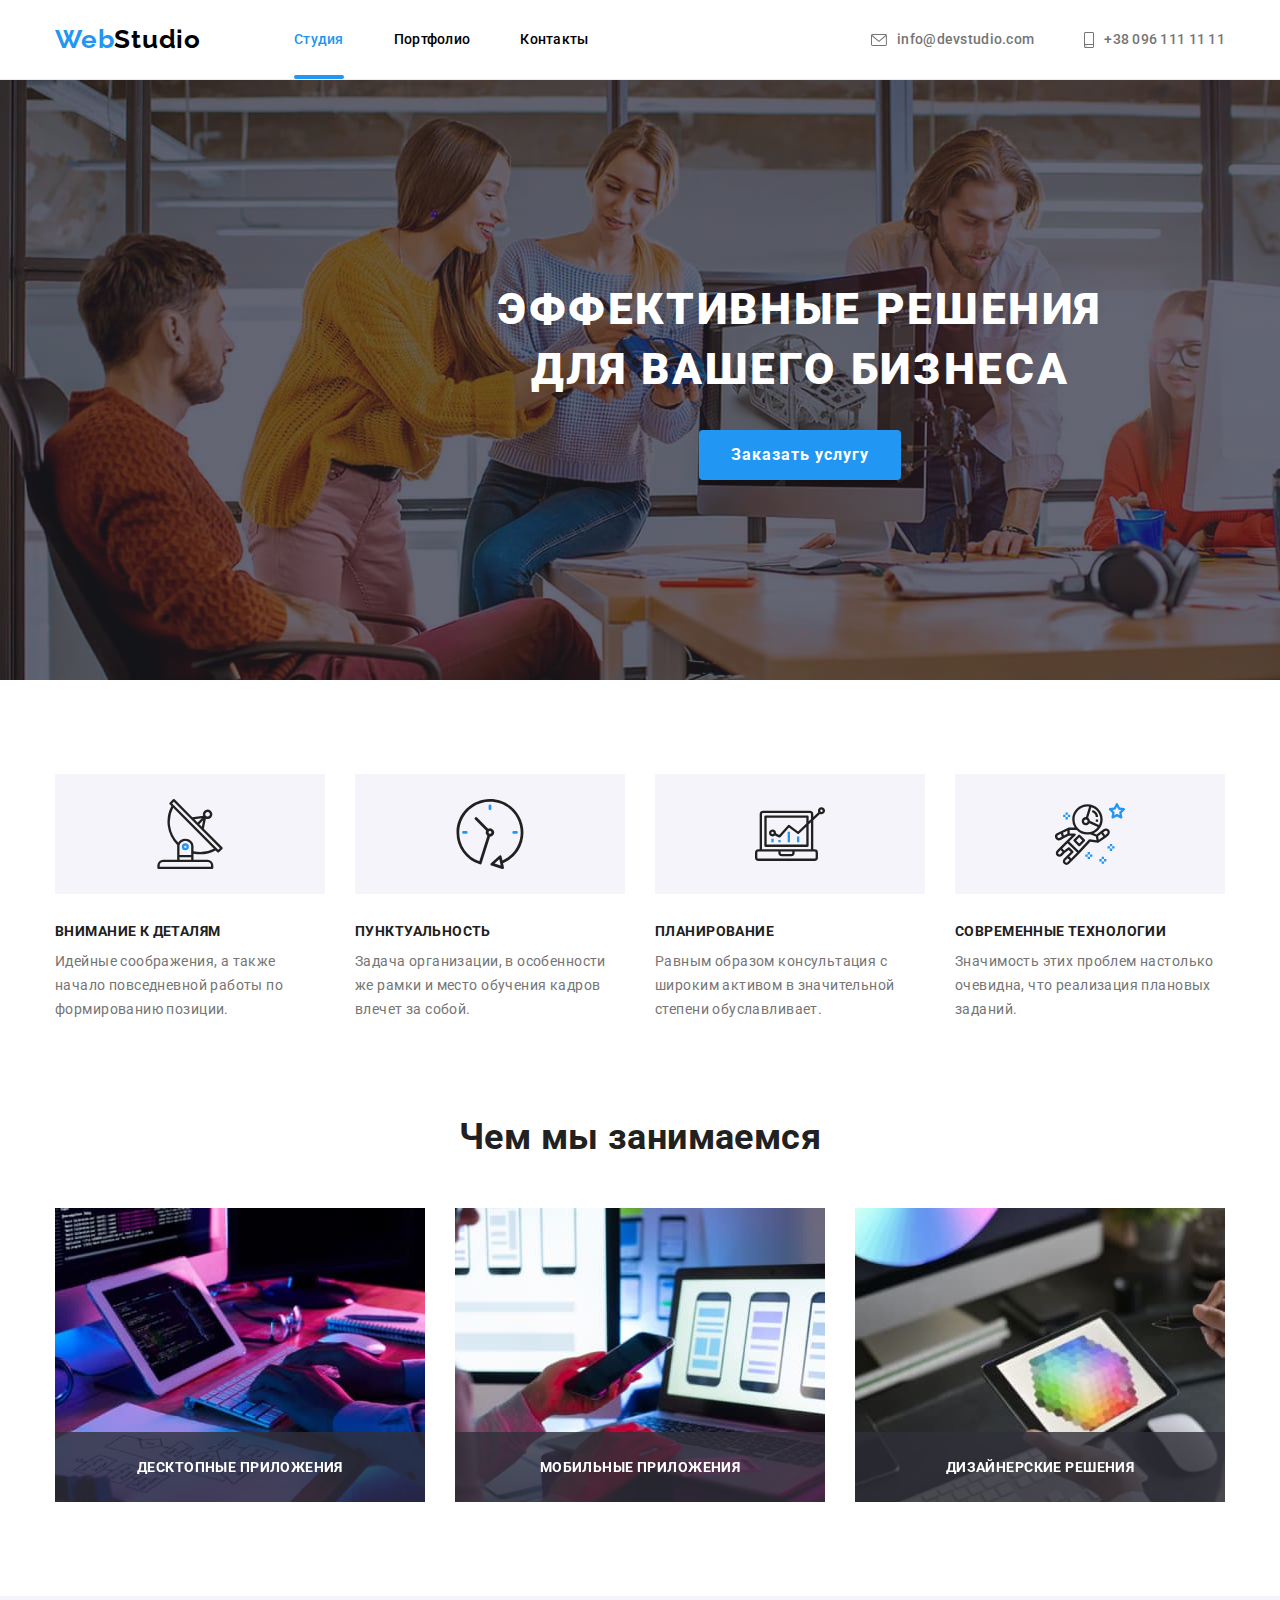
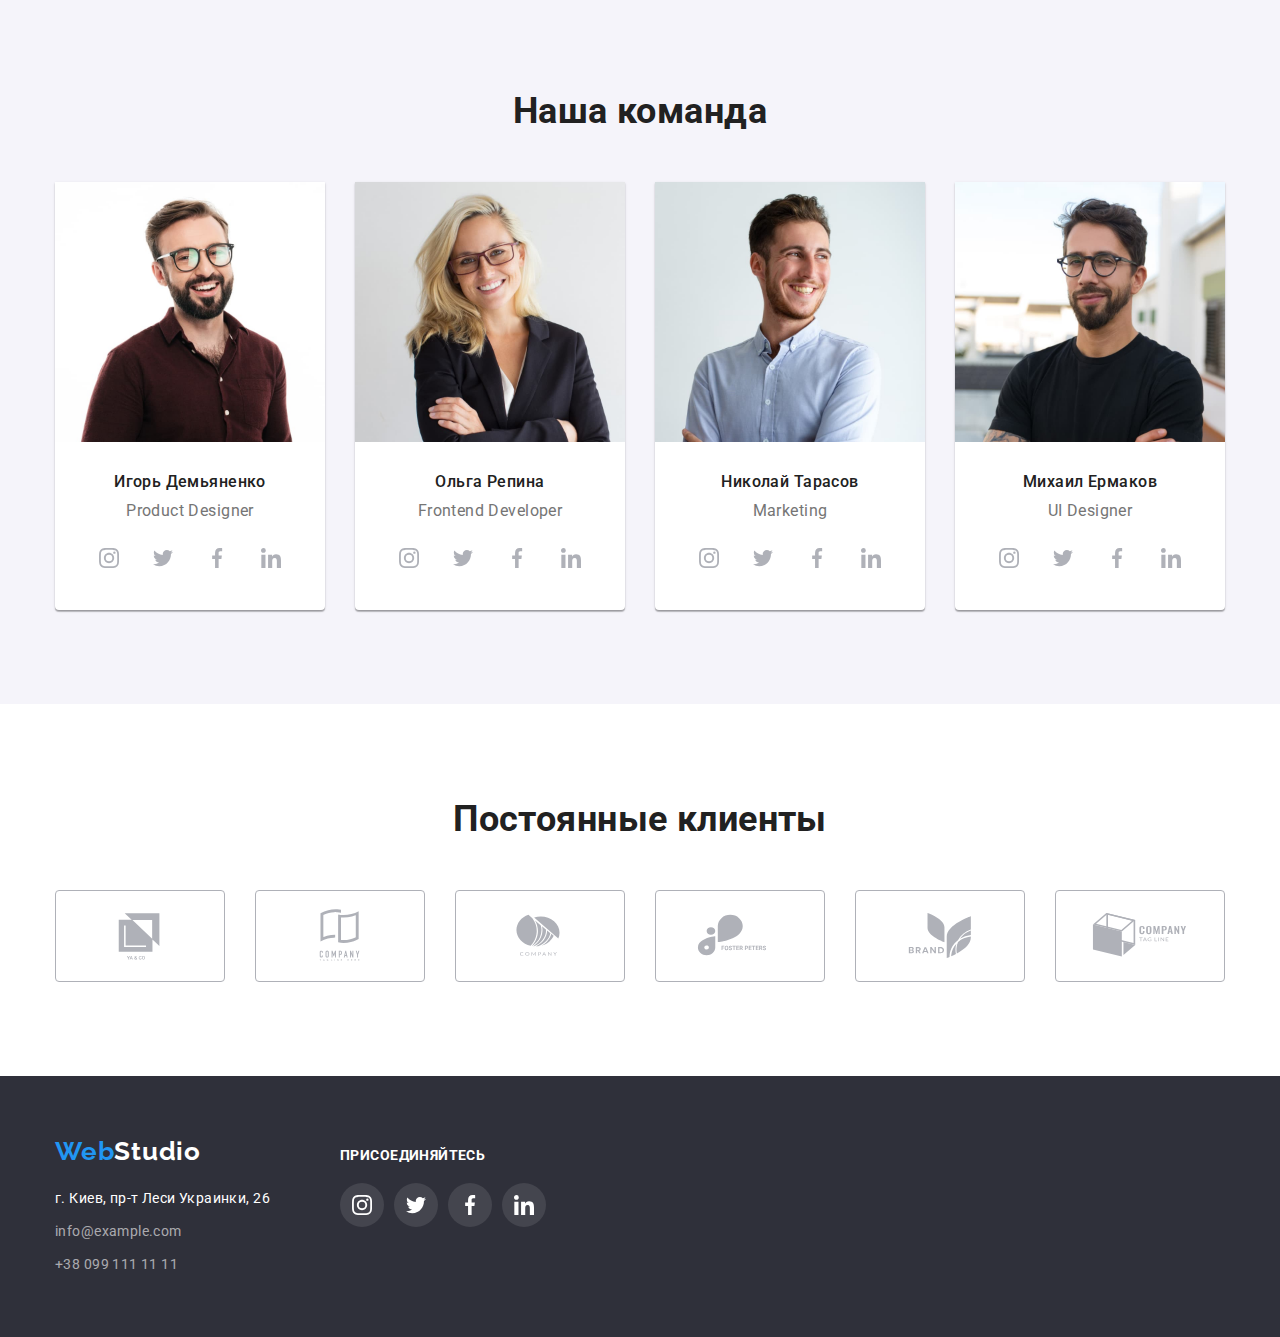
==== index.html @ 0195d9fd "first" ====
<!DOCTYPE html>
<html lang="ru">
<head>
    <meta charset="UTF-8">
    <meta http-equiv="X-UA-Compatible" content="IE=edge">
    <meta name="viewport" content="width=device-width, initial-scale=1.0">
    <title>Студия</title>
    <link rel="preconnect" href="https://fonts.googleapis.com">
    <link rel="preconnect" href="https://fonts.gstatic.com" crossorigin>
    <link href="https://fonts.googleapis.com/css2?family=Raleway:wght@700&family=Roboto:wght@400;500;700;900&display=swap" rel="stylesheet">
    <link rel="stylesheet" href="https://cdnjs.cloudflare.com/ajax/libs/modern-normalize/1.1.0/modern-normalize.min.css">
    <link rel="stylesheet" href="./css/styles.css">
</head>
<body>
    <header class="page-header">
        
       <div class="container header-container">
            <nav class="header-nav-container">
                    <a href="./index.html" lang="en" class="logo"><span class="span-logo">Web</span>Studio</a>
                    <ul class="nav-menu">
                            <li class="nav-menu-flex"><a href="./index.html" class="nav-item current">Студия</a></li>
                            <li class="nav-menu-flex"><a href="./portfolio.html" class="nav-item">Портфолио</a></li>
                            <li class="nav-menu-flex"><a href="" class="nav-item">Контакты</a></li>
                    </ul>
            </nav>
            <ul class="header-contacts">
            <li class="header-contacts-flex">
                
                <a href="mailto:info@devstudio.com" class="contacts"> 
                    <svg class="contacts-icon envelope">
                    <use href="./images/icons.svg#icon-envelope"></use>
                </svg>
                info@devstudio.com</a></li>
            <li class="header-contacts-flex">
                
                <a href="tel:+380961111111" class="contacts">
                    <svg class="contacts-icon smartfone">
                        <use href="./images/icons.svg#icon-smartphone"></use>
                    </svg>
                    +38 096 111 11 11</a></li>
            </ul>
       </div>

    </header>

    <main>
        <section class="hero">
            <div class="container">
                <h1 class="hero-title">Эффективные решения для вашего бизнеса</h1>
                <button data-modal-open type="button" class="hero-button" >Заказать услугу</button>
                <div data-modal class="backdrop is-hiden" data-modal>
                    <div class="modal">
                        <button data-modal-close class="close-modal" >
                            <svg clas="close-modal-icon" width="14px" height="14px">
                                <use href="./images/icons.svg#icon-close-black"></use>
                            </svg>

                        </button>

                    </div>
                </div>
            </div>
        </section>

        <section class="section">
            <div class="container">
                <h2 class="visually-hidden">Наши преимущества</h2>
                <ul class="properties">
                    
                    <li class="properties-flex">
                        <div class="properties-image">
                            <svg width="70" height="70">
                                <use href="./images/icons.svg#icon-antenna-1" ></use>
                            </svg>
    
                        </div>
                        <h3 class="properties-title">Внимание к деталям</h3>
                        <p class="properties-description">Идейные соображения, а также начало повседневной работы по формированию позиции.
                        </p>
                    </li>
                    <li class="properties-flex">
                        <div class="properties-image">
                            <svg width="70" height="70">
                                <use href="./images/icons.svg#icon-clock-1"></use>
                            </svg>
    
                        </div>
                        <h3 class="properties-title">Пунктуальность</h3>
                        <p class="properties-description">Задача организации, в особенности же рамки и место обучения кадров влечет за
                            собой.</p>
                    </li>
                    <li class="properties-flex">
                        <div class="properties-image">
                            <svg width="70" height="70">
                                <use href="./images/icons.svg#icon-diagram-1"></use>
                            </svg>
    
                        </div>
                        <h3 class="properties-title">Планирование</h3>
                        <p class="properties-description">Равным образом консультация с широким активом в значительной степени
                            обуславливает.</p>
                    </li>
                    <li class="properties-flex">
                        <div class="properties-image">
                            <svg width="70" height="70">
                                <use href="./images/icons.svg#icon-astronaut-1"></use>
                            </svg>
    
                        </div>
                        <h3 class="properties-title">Современные технологии</h3>
                        <p class="properties-description">Значимость этих проблем настолько очевидна, что реализация плановых заданий.</p>
                    </li>
                </ul>
            </div>
        </section>

        <section class="section work">
            <div class="container">
                <h2 class="big-headers">Чем мы занимаемся</h2>
                <ul class="examples">
                    <li class="examples-flex">
                        <div class="examples-opacity">
                            <img src="./images/what_we_doing/computer-min.jpg" alt="Создание сайтов на компютер" width="370" height="294">
                            <p class="examples-descrirtion">десктопные приложения</p>
                        </div>
                    </li>
                        
                    <li class="examples-flex">
                        <div class="examples-opacity">
                            <img src="./images/what_we_doing/mobile-min.jpg" alt="Создание сайтов на сматфон" width="370" height="294">
                            <div class="examples-descrirtion">мобильные приложения</div>
                        </div>
                    </li>
                        
                    <li class="examples-flex">
                        <div class="examples-opacity">
                            <img src="./images/what_we_doing/tablet-min.jpg" alt="Создание сайтов на планшет" width="370" height="294">
                            <div class="examples-descrirtion">дизайнерские решения</div>
                        </div>
                    </li>
                        
                </ul>
            </div>
        </section>

        <section class="team section">
            <div class="container">
                <h2 class="big-headers">Наша команда</h2>
                <ul class="teammates">
                    <li class="teammates-item">                      
                        <img src="./images/our_team/demyanenko-min.jpg" alt="Игорь Демьяненко" width="270" height="260">
                        <div class="teammates-block">
                            <h3 class="teammates-name">Игорь Демьяненко</h3>
                            <p class="teammates-position">Product Designer</p>
                            <ul class="social-menu">
                                <li><a class="social-links" href="">
                                    <svg class="social-icons" width="20" height="20">
                                            <use href="./images/icons.svg#icon-instagram-2" ></use>
                                        </svg>
                                    </a>
                                </li>
                                <li><a class="social-links" href="">
                                    <svg class="social-icons" width="20" height="20">
                                            <use href="./images/icons.svg#icon-twitter-1"></use>
                                        </svg>
                                    </a>
                                </li>
                                <li><a class="social-links" href="">
                                    <svg class="social-icons" width="20" height="20">
                                            <use href="./images/icons.svg#icon-facebook-1"></use>
                                        </svg>
                                    </a>
                                </li>
                                <li><a class="social-links" href="">
                                    <svg class="social-icons" width="20" height="20">
                                            <use href="./images/icons.svg#icon-linkedin-1"></use>
                                        </svg>
                                    </a>
                                </li>
                            </ul>
            
                        </div>
                        
                    </li>
                    <li class="teammates-item">
                        <img src="./images/our_team/repina-min.jpg" alt="Ольга Репина" width="270" height="260">
                        <div class="teammates-block">
                            <h3 class="teammates-name">Ольга Репина</h3>
                            <p class="teammates-position">Frontend Developer</p>
                            <ul class="social-menu">
                                <li><a class="social-links" href="">
                                    <svg class="social-icons" width="20" height="20">
                                            <use href="./images/icons.svg#icon-instagram-2" ></use>
                                        </svg>
                                    </a>
                                </li>
                                <li><a class="social-links" href="">
                                    <svg class="social-icons" width="20" height="20">
                                            <use href="./images/icons.svg#icon-twitter-1"></use>
                                        </svg>
                                    </a>
                                </li>
                                <li><a class="social-links" href="">
                                    <svg class="social-icons" width="20" height="20">
                                            <use href="./images/icons.svg#icon-facebook-1"></use>
                                        </svg>
                                    </a>
                                </li>
                                <li><a class="social-links" href="">
                                    <svg class="social-icons" width="20" height="20">
                                            <use href="./images/icons.svg#icon-linkedin-1"></use>
                                        </svg>
                                    </a>
                                </li>
                            </ul>
                        </div>
                        
                    </li>
                    <li class="teammates-item">
                        <img src="./images/our_team/tarasov-min.jpg" alt="Николай Тарасов" width="270" height="260">
                        <div class="teammates-block">
                            <h3 class="teammates-name">Николай Тарасов</h3>
                            <p class="teammates-position">Marketing</p>
                            <ul class="social-menu">
                                <li><a class="social-links" href="">
                                    <svg class="social-icons" width="20" height="20">
                                            <use href="./images/icons.svg#icon-instagram-2" ></use>
                                        </svg>
                                    </a>
                                </li>
                                <li><a class="social-links" href="">
                                    <svg class="social-icons" width="20" height="20">
                                            <use href="./images/icons.svg#icon-twitter-1"></use>
                                        </svg>
                                    </a>
                                </li>
                                <li><a class="social-links" href="">
                                    <svg class="social-icons" width="20" height="20">
                                            <use href="./images/icons.svg#icon-facebook-1"></use>
                                        </svg>
                                    </a>
                                </li>
                                <li><a class="social-links" href="">
                                    <svg class="social-icons" width="20" height="20">
                                            <use href="./images/icons.svg#icon-linkedin-1"></use>
                                        </svg>
                                    </a>
                                </li>
                            </ul>
                        </div>
                       
                    </li>
                    <li class="teammates-item">
                        <img src="./images/our_team/ermakov-min.jpg" alt="Михаил Ермаков" width="270" height="260">
                        <div class="teammates-block">
                            <h3 class="teammates-name">Михаил Ермаков</h3>
                            <p class="teammates-position">UI Designer</p>
                            <ul class="social-menu">
                                <li><a class="social-links" href="">
                                    <svg class="social-icons" width="20" height="20">
                                            <use href="./images/icons.svg#icon-instagram-2" ></use>
                                        </svg>
                                    </a>
                                </li>
                                <li><a class="social-links" href="">
                                    <svg class="social-icons" width="20" height="20">
                                            <use href="./images/icons.svg#icon-twitter-1"></use>
                                        </svg>
                                    </a>
                                </li>
                                <li><a class="social-links" href="">
                                    <svg class="social-icons" width="20" height="20">
                                            <use href="./images/icons.svg#icon-facebook-1"></use>
                                        </svg>
                                    </a>
                                </li>
                                <li><a class="social-links" href="">
                                    <svg class="social-icons" width="20" height="20">
                                            <use href="./images/icons.svg#icon-linkedin-1"></use>
                                        </svg>
                                    </a>
                                </li>
                            </ul>
                        </div>
                        
                    </li>                    
                </ul>
            </div>
        </section>
        <section class="section clients">
            <div class="container">
                <h2 class="big-headers">Постоянные клиенты</h2>
                <ul class="clients-menu">
                    <li class="clients-item">
                        <a class="clients-link" href="">
                            <svg class="client-icon" width="106" height="60">
                                <use href="./images/icons.svg#icon-Logo-1"></use>
                            </svg>
                        </a>
                    </li>
                    <li class="clients-item">
                        <a class="clients-link" href="">
                            <svg class="client-icon" width="106" height="60">
                                <use href="./images/icons.svg#icon-Logo-2"></use>
                            </svg>
                        </a>
                    </li>
                    <li class="clients-item">
                        <a class="clients-link" href="">
                            <svg class="client-icon" width="106" height="60">
                                <use href="./images/icons.svg#icon-Logo-3"></use>
                            </svg>
                        </a>
                    </li>
                    <li class="clients-item">
                        <a class="clients-link" href="">
                            <svg class="client-icon" width="106" height="60">
                                <use href="./images/icons.svg#icon-Logo-4"></use>
                            </svg>
                        </a>
                    </li>
                    <li class="clients-item">
                        <a class="clients-link" href="">
                            <svg class="client-icon" width="106" height="60">
                                <use href="./images/icons.svg#icon-Logo-5"></use>
                            </svg>
                        </a>
                    </li>
                    <li class="clients-item">
                        <a class="clients-link" href="">
                            <svg class="client-icon" width="106" height="60">
                                <use href="./images/icons.svg#icon-Logo-6"></use>
                            </svg>
                        </a>
                    </li>
                </ul>
            </div>
        </section>
    </main>
    <footer>
        <div class="container footer-flex">
            <div>
                <a href="./index.html" lang="en" class="logo-footer"><span class="span-logo">Web</span>Studio</a>
                <address>
                    <ul class="footer-list">
                        <li class="footer-list-item"><a href="https://goo.gl/maps/t2Xy4N2QzywCHtQn9" target="_blank" rel="noopener noreferrer" class="map">г. Киев, пр-т Леси Украинки, 26</a></li>
                        <li class="footer-list-item"><a href="mailto:info@example.com" class="contacts-footer">info@example.com</a></li>
                        <li class="footer-list-item"><a href="tel:+380991111111" class="contacts-footer">+38 099 111 11 11</a></li>
                    </ul>
                </address>
            </div>
            <div class="social-block">
                <p class="social-header-footer">присоединяйтесь</p>
                <ul class="social-menu">
                    <li><a class="social-links" href="">
                        <svg class="social-icons" width="20" height="20">
                                <use href="./images/icons.svg#icon-instagram-2" ></use>
                            </svg>
                        </a>
                    </li>
                    <li><a class="social-links" href="">
                        <svg class="social-icons" width="20" height="20">
                                <use href="./images/icons.svg#icon-twitter-1"></use>
                            </svg>
                        </a>
                    </li>
                    <li><a class="social-links" href="">
                        <svg class="social-icons" width="20" height="20">
                                <use href="./images/icons.svg#icon-facebook-1"></use>
                            </svg>
                        </a>
                    </li>
                    <li><a class="social-links" href="">
                        <svg class="social-icons" width="20" height="20">
                                <use href="./images/icons.svg#icon-linkedin-1"></use>
                            </svg>
                        </a>
                    </li>
                </ul>
            </div>
        </div>
    </footer>

    
    <script src="./js/modal.js"></script>
</body>




</html>
---- css/styles.css ----
:root
{
   --body-color:#757575;
   --span-logo: #2196F3;
   --h-color:#000000;
   --titles-color:#212121;
   --title-hero:#FFFFFF;
   --logo-footer:#ffffff;
   --map-color:#ffffff;

   --background-body:#ffffff;
   --background-button: #F5F4FA;
   --background-focus-button: #2196F3;
   --background-hero:#2F303A;
   --background-hero-focus:#188CE8;
   --background-teammates:#F5F4FA;
   --background-teammates-item:#FFFFFF;
   --background-titles-item:#FFFFFF;
   --background-footer:#2F303A;

   --hover-links:#ffffff;
   --hover-links-background:#2196F3;

   --clients-color:#AFB1B8;
}



 .visually-hidden {
   position: absolute;
   width: 1px;
   height: 1px;
   margin: -1px;
   border: 0;
   padding: 0;
   
   white-space: nowrap;
   clip-path: inset(100%);
   clip: rect(0 0 0 0);
   overflow: hidden;
 }

 h1,h2,h3,h4 , p {
   margin: 0;
 }



 
 ul
 {
   list-style: none;
   margin-top: 0;
   margin-bottom: 0;
   padding-left: 0;
   padding-right: 0;
 }

 a
   {
      text-decoration: none;
      color: inherit;
   }

   .container{
      width: 1200px;
      padding-left: 15px;
      padding-right: 15px;
      margin-left: auto;
      margin-right: auto;
   }

   img {
      display: block;
   }

/* ___________________________________________Header */

.page-header{
   height: 80px;
   border-bottom: 1px solid #ECECEC;;

}
.header-container{
   display: flex;
   align-items: center;
   
}

.header-nav-container{
   display: flex;
   align-items: center;
}
.header-contacts {
   display: flex;
   align-items: center;
   margin-left: auto;
}



 .logo
 {
    color: #000000;
  
    font-family: 'Raleway', sans-serif;
    font-weight: 700;
    font-size: 26px;
    line-height: 1.19;
    letter-spacing: 0.03em;

    padding-top: 24px;
    padding-bottom: 25px;

 }

 .span-logo
 {
    color: var(--span-logo);
 }

 .nav-menu
 {
    color: var(--h-color);
    
    font-style: normal;
    font-weight: 500;
    font-size: 14px;
    line-height: 1.14;
    letter-spacing: 0.02em;

    display: flex;
    align-items: center;

    margin-left: 93px;

 }

 

 .nav-menu-flex {
   margin-left: 50px;
   
 }

 .nav-menu-flex:first-child
 {
   margin-left: 0;
 }

 .nav-item {
   padding-top: 32px;
   padding-bottom: 32px;

   transition: color 250ms cubic-bezier(0.4, 0, 0.2, 1);
 }


 .nav-item:hover,
 .nav-item:focus,
 .contacts:hover,
 .contacts:focus
 {
   color: var(--background-focus-button);
 } 
 
.current
 {
   color: var(--background-focus-button);
   position: relative;
 }
 
 .nav-menu .nav-item.current::after {
   content: "";

   position:absolute;
   bottom: 0;
   left: 0;
   
   display: block;
   width: 100%;
   height: 4px;
   border-radius: 2px;

   background-color: var(--background-focus-button);

 }
 


 .header-contacts-flex{
   display: inline-flex;
   align-items: center;
   cursor:pointer;
 }

 .header-contacts-flex:last-child {
 margin-left: 50px;
 }

 .contacts
 {
   display: flex;
   align-items: center;

   font-weight: 500;
   font-size: 14px;
   line-height: 1.14;
   letter-spacing: 0.02em;
   padding-top: 32px;
   padding-bottom: 32px;

   transition: color 250ms cubic-bezier(0.4, 0, 0.2, 1);
  
 }

 .contacts-icon {
   margin-right: 10px;
   fill: currentColor;
 }

 .envelope{
   width: 16px;
   height: 12px;

 }
 .smartfone{
   width: 10px;
   height: 16px;
   
 }




 /*___________________________________________body*/

body 
{
    font-family: 'Roboto', sans-serif;  
    color:var(--body-color);
    background-color: var(--background-body);
    font-size: 14px;
    letter-spacing: 0.03em;
    
}

.hero
{
   background: var(--background-hero);
   background-image: linear-gradient(rgba(47, 48, 58, 0.4),rgba(47, 48, 58, 0.4)), url(../images/hero/Img-min.jpg);
   background-repeat: no-repeat;
   background-size: cover;
   margin-left: auto;
   margin-right: auto;
   width: 1600px;
   height: 600px;
   padding-top: 200px;
   padding-bottom: 200px;
}

.hero-title
{
   
   font-weight: 900;
   font-size: 44px;
   line-height: 1.36;
   letter-spacing: 0.06em;
   text-transform: uppercase;

   color: var(--title-hero);

   width: 696px;
   margin-left: auto;
   margin-right: auto;
   text-align: center;
  

}

.hero-button
{
   font-family: inherit;
   font-weight: 700;
   font-size: 16px;
   line-height: 1.88;
   display: block;
   
   text-align: center;
   letter-spacing: 0.06em;

   color: var(--title-hero);
   background: var(--background-focus-button);
   box-shadow: 0px 4px 4px rgba(0, 0, 0, 0.15);
   border-radius: 4px;
   border: none;

   cursor:pointer;

   margin-left: auto;
   margin-right: auto;
   margin-top: 30px;
   padding-top: 10px;
   padding-bottom: 10px;
   padding-left: 32px;
   padding-right: 32px;

   transition: background 250ms cubic-bezier(0.4, 0, 0.2, 1);
   
}
.hero-button:focus ,
.hero-button:hover
{
   background: var(--background-hero-focus);
}

 .backdrop{
   position: fixed;
   top:0;
   left: 0;
   width: 100%;
   height: 100%;
   background: rgba(0, 0, 0, 0.2);

   padding: 15px 15px;
   
 }

 .backdrop.is-hiden{
   opacity: 0;
   pointer-events: none; 
   /* visibility: hidden; */
 }
 .modal{
   position: absolute;
   top: 50%;
   left: 50%;
   width: 528px;
   height: 581px;
   transform: translate(-50%,-50%);

   background-color: var(--background-body);
 }

 
 .close-modal{
   width: 30px;
   height: 30px;
   position: absolute;
   top: 8px;
   right: 8px;

   display:flex;
   justify-content: center;
   align-items: center;

   border-radius: 50%;
   background-color: inherit;
   border: 1px solid rgba(0, 0, 0, 0.1);
 }
 .close-modal-icon{
   color: #000000;

 }
.section
{
   padding: 94px 0;
}
.properties{
   display: flex;
   
   gap: 30px;
}

.properties-flex {
   flex-basis: calc((100% - 90px) / 4);
}


.properties-title
{
   
   font-weight: 700;
   font-size: 14px;
   line-height: 1.14;
   
   text-transform: uppercase;

   color: var(--titles-color);

   margin-top: 30px;
}

.properties-description
{
  
   font-weight: 400;
   font-size: 14px;
   line-height: 1.71;

   margin-top: 10px;
   
   
   
}

.properties-image{
   background-color: var(--background-button);
   width: 270px;
   height: 120px;
   /* padding:25px 100px; */
   display: flex;
   justify-content: center;
   align-items: center;
 
}






.button
{
   cursor:pointer;

   font-family: inherit;
   font-weight: 500;
   font-size: 16px;
   line-height: 1.63;
   letter-spacing: 0.03em;
   background: var(--background-button);
   color: #212121;
   
   border: none;
}

.work {
   padding-top: 0;
}

.big-headers
{
   
   font-weight: 700;
   font-size: 36px;
   line-height: 1.17;
   text-align: center;

   color: var(--titles-color);

   margin-bottom: 50px;
}

.examples{
   display: flex;
   gap: 30px;
   
   
}
.examples-flex{
   flex-basis: calc((100% - 60px) / 3);
}

.examples-opacity{
   position: relative;
}

.examples-descrirtion{
   position: absolute;
   bottom: 0;
   left: 0;


   width: 100%;
   height: 70px;
   padding:27px 0;

   /* display: block; */
   font-weight: 700;
   font-size: 14px;
   line-height: 16px;
   text-align: center;
   /* vertical-align: middle; */
   letter-spacing: 0.03em;
   text-transform: uppercase;

   color: var(--title-hero);
   background-color: rgba(47, 48, 58, 0.8);

}

.team
{
   background: var(--background-teammates);
}


.teammates{
   display: flex;
   gap:30px;

}

.teammates-item
{

   background: var(--background-teammates-item);
   box-shadow: 0px 1px 3px rgba(0, 0, 0, 0.12), 0px 1px 1px rgba(0, 0, 0, 0.14), 0px 2px 1px rgba(0, 0, 0, 0.2);
border-radius: 0px 0px 4px 4px;
   flex-basis: calc((100% - 90px) / 4)
}

.teammates-block{
   padding-top: 30px;
   padding-bottom: 30px;
}
.teammates-name
{
   
   font-weight: 500;
   font-size: 16px;
   line-height: 1.19;
   text-align: center;

   color: var(--titles-color);
}

.teammates-position
{
   
   font-weight: 400;
   font-size: 16px;
   line-height: 1.19;
   text-align: center;
   margin-top: 10px;
}






 
.clients-header{
   font-weight: 700;
   font-size: 36px;
   line-height: 42px;
   text-align: center;
   letter-spacing: 0.03em;
   }
   
.clients-menu {
   display: flex;
   justify-content: center;
   align-items: center;
   gap:30px
}

.clients-link {
   width: 170px;
   height: 92px;
   

   display:flex;
   justify-content: center;
   align-items: center;

   color: var(--clients-color);
   border: 1px solid #AFB1B8;
   border-radius: 4px;

   transition: 
   color 250ms cubic-bezier(0.4, 0, 0.2, 1) , 
   border-color 250ms cubic-bezier(0.4, 0, 0.2, 1);
   }

   .client-icon{
      fill:currentColor;
      
   }
   

   .clients-link:hover , 
   .clients-link:focus {
      color:var(--hover-links-background);
      border-color: var(--hover-links-background);
   }

 

 /* _______________________Portfolio */
 .example-button{
   padding: 6px 22px;
   background: var(--background-button);
   border-radius: 4px;
   transition: 
   color 250ms cubic-bezier(0.4, 0, 0.2, 1), 
   background-color 250ms cubic-bezier(0.4, 0, 0.2, 1), 
   box-shadow 250ms cubic-bezier(0.4, 0, 0.2, 1);
   }

   .example-button:hover ,
   .example-button:focus
{
   color: var(--background-titles-item);
   background-color: var(--background-focus-button);
   box-shadow: 0px 4px 4px rgba(0, 0, 0, 0.25);
}


 .example-menu{
   display: flex;
   justify-content: center;
   gap: 8px;

}
.titles-menu{
   display: flex;
   flex-wrap: wrap;
   gap: 30px;

   margin-top: 50px;
}

.titles-item
 {
   
   flex-basis: calc((100% - 60px) /3 ) ;
   
 }

 .titles-link{
   display: block;
   background: var(--background-titles-item);
   cursor: pointer;
   transition: box-shadow 250ms cubic-bezier(0.4, 0, 0.2, 1);
 }
 .titles-link:hover ,
 .titles-link:focus {

   box-shadow: 0px 1px 1px rgba(0, 0, 0, 0.12), 0px 4px 4px rgba(0, 0, 0, 0.06), 1px 4px 6px rgba(0, 0, 0, 0.16);

 }

 .titles-overlay{
   position: relative;
   overflow: hidden;
   transition: transform 500ms cubic-bezier(0.4, 0, 0.2, 1);

 }

 .titles-overlay-curtain{
   position: absolute;
   bottom: 0;
   left: 0;

   width: 370px;
   height: 294px;
   display: flex;
   align-items:center;
   padding: 24px 24px;

   background-color: rgba(33, 150, 243, 0.9);

   transform: translate(0 , 100%);
   transition: transform 250ms cubic-bezier(0.4, 0, 0.2, 1);

 }

 .titles-link:hover .titles-overlay-curtain{
   transform: translate(0 , 0);
 }

 .titles-overlay-description{
   
   font-weight: 400;
   font-size: 18px;
   line-height: 28px;
   letter-spacing: 0.03em;
   color: var(--title-hero);

 }

 .titles-item .titles
 {
   
   font-weight: 700;
   font-size: 18px;
   line-height: 2;
   letter-spacing: 0.06em;
   
   color: var(--titles-color);


  
 }


 ul .titles-description
 {
  
   font-weight: 400;
   font-size: 16px;
   line-height: 1.88;

   margin-top: 4px;
   
 }

 .titles-border
 {
   border: 1px solid #EEEEEE;
   border-top: none;
   padding: 20px 24px;
 }


 .social-menu{
   display:flex;
   justify-content: center;
   gap: 10px;

   margin-top: 16px;
  
 }


.social-links 
{
   display:flex;
   justify-content: center;
   align-items: center;
   width: 44px;
   height: 44px;
   border-radius: 50%;
   color:var(--clients-color) ;
   transition: 
   color 250ms cubic-bezier(0.4, 0, 0.2, 1),
   background-color 250ms cubic-bezier(0.4, 0, 0.2, 1);
}
.social-icons{
   fill: currentColor;
 }

.social-links:focus , 
.social-links:hover {
   
   color: var(--hover-links);
   background-color:var(--hover-links-background);
}
 /* _____________________________________footer */

 footer
 {
   background: var(--background-footer);
   padding: 60px 0;

 }

 address
 {
   font-style: normal;
 }

 .logo-footer
 {
   display: block;
    font-family: 'Raleway', sans-serif;
    font-weight: 700;
    font-size: 26px;
    line-height: 1.19;
    letter-spacing: 0.03em;

    color: var(--logo-footer);

    margin-bottom: 20px;
 }

 .map
 {
   color: var(--logo-footer);
   font-weight: 400;
   font-size: 14px;
   line-height: 1.71;
   letter-spacing: 0.03em;

   transition: color 250ms cubic-bezier(0.4, 0, 0.2, 1);

 }

 
 
.footer-list-item:not(:first-child)
{
   margin-top: 9px;
}

 .contacts-footer
 {
   
   font-weight: 400;
   font-size: 14px;
   line-height: 1.71;
   letter-spacing: 0.03em;

   color: rgba(255, 255, 255, 0.6);

   transition: color 250ms cubic-bezier(0.4, 0, 0.2, 1);
 }
 
 .contacts-footer:hover,
 .contacts-footer:focus,
 .map:hover,
 .map:focus
 {
   color: var(--background-focus-button);
 } 

 .footer-flex {
   display: flex;
   align-items: baseline;
 }
 .social-block{
   
   margin-left: 70px;
 }

 .social-header-footer{
   font-weight: 700;
   font-size: 14px;
   line-height: 16px;
   letter-spacing: 0.03em;
   text-transform: uppercase;

   color: var(--title-hero);
}

footer .social-links{
   color: #FFFFFF;
   background: rgba(255, 255, 255, 0.1);
}

footer .social-menu{
   margin-top: 20px;
}
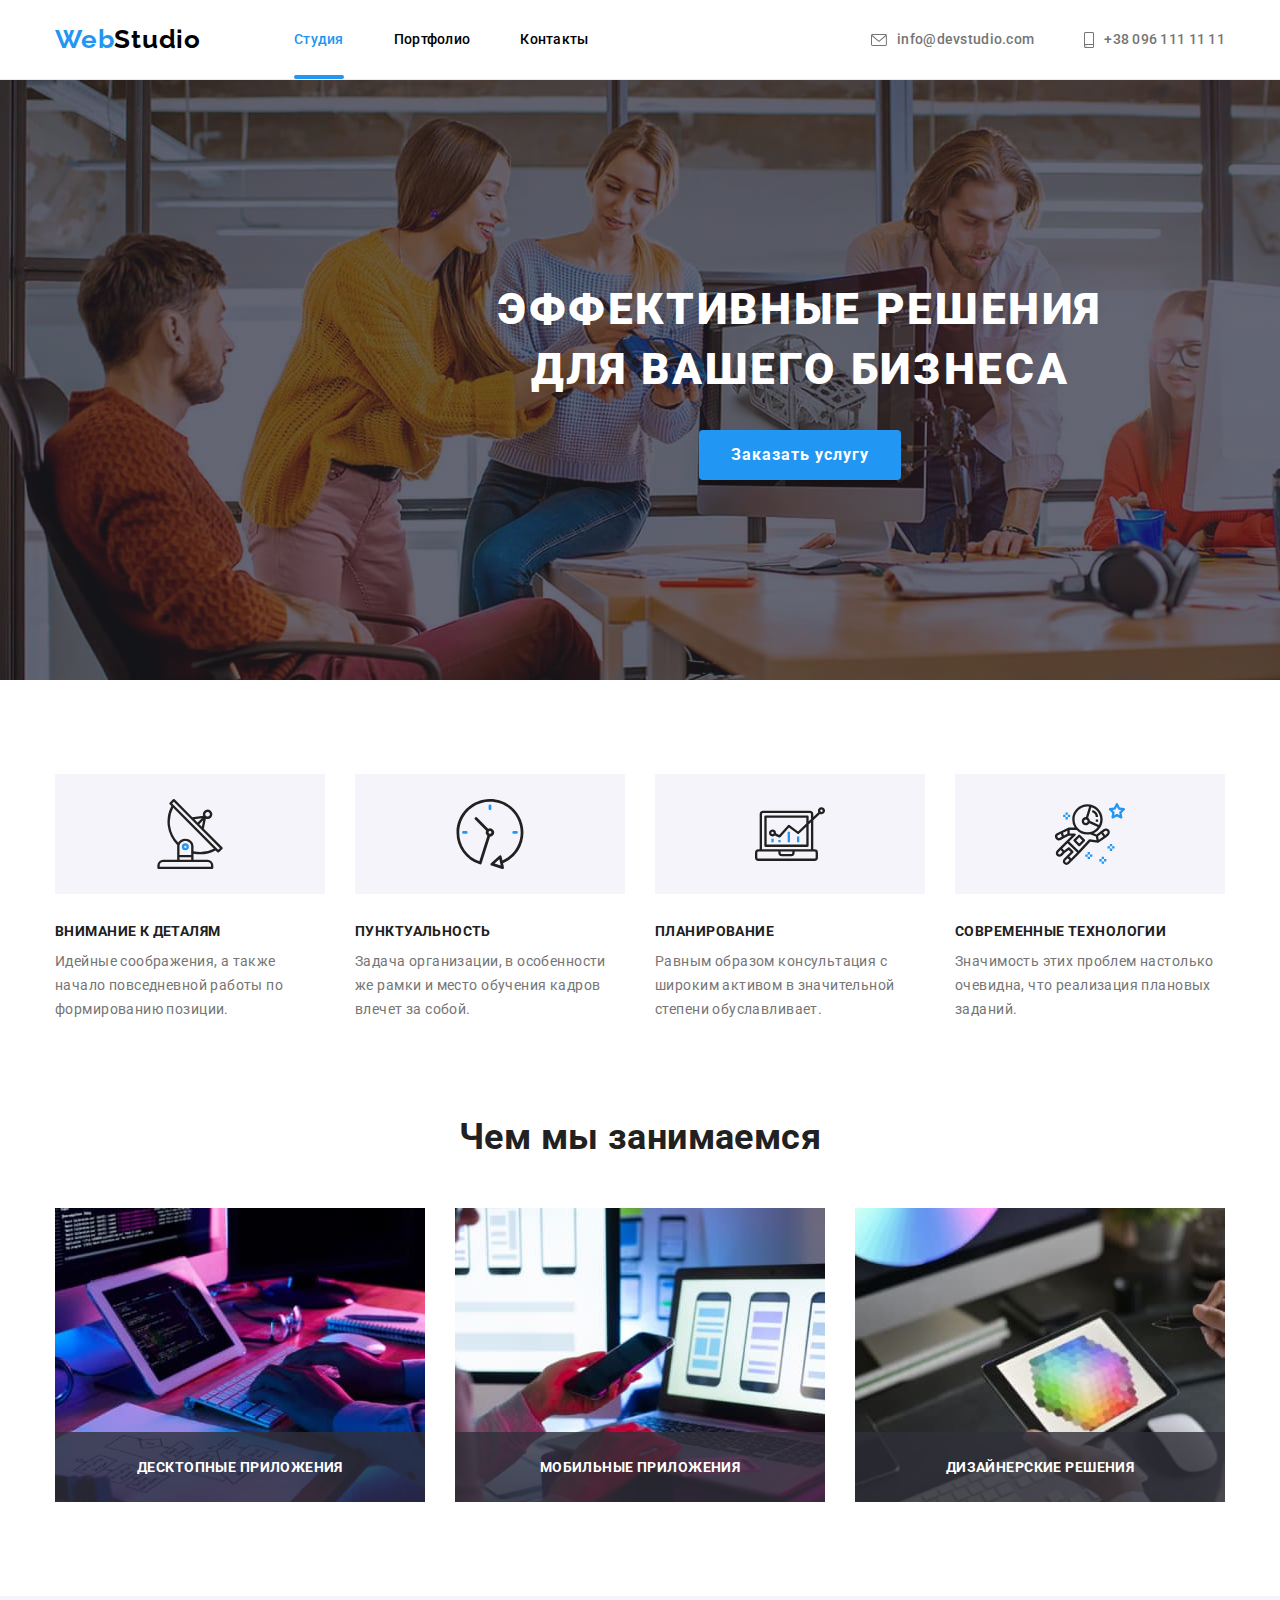
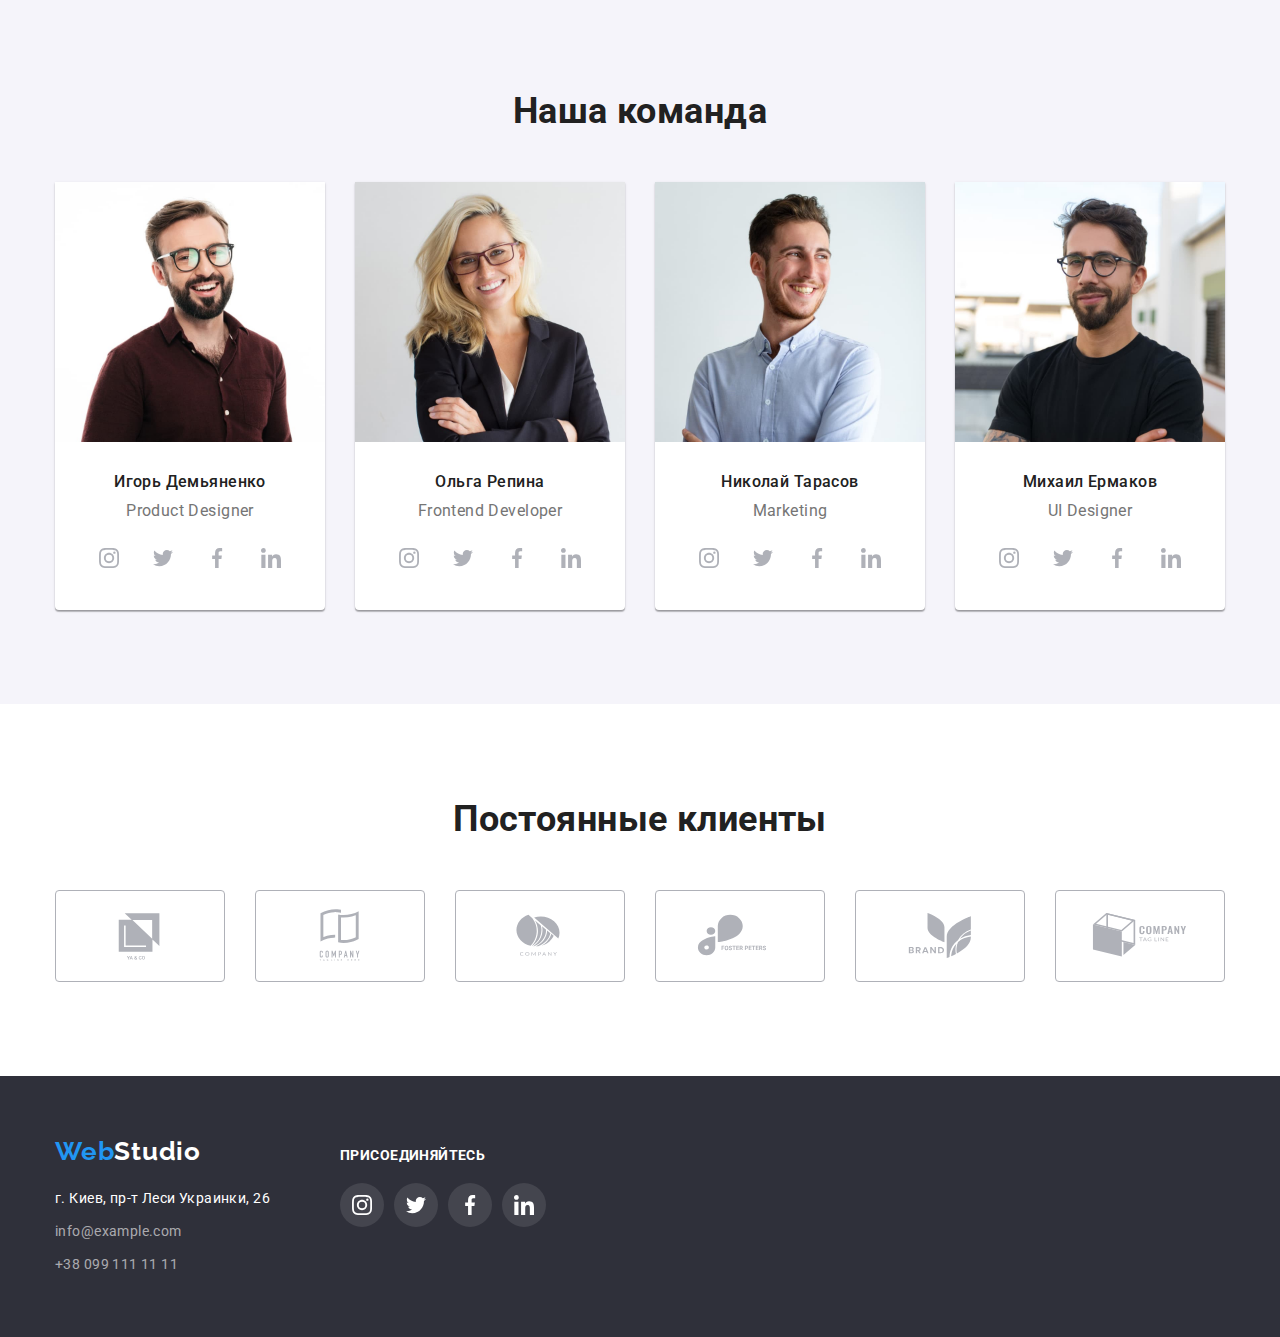
==== commit 9823440c: "second" ====
--- a/index.html
+++ b/index.html
@@ -48,7 +48,7 @@
             <div class="container">
                 <h1 class="hero-title">Эффективные решения для вашего бизнеса</h1>
                 <button data-modal-open type="button" class="hero-button" >Заказать услугу</button>
-                <div data-modal class="backdrop is-hiden" data-modal>
+                <div data-modal class="backdrop is-hidden">
                     <div class="modal">
                         <button data-modal-close class="close-modal" >
                             <svg clas="close-modal-icon" width="14px" height="14px">
--- a/css/styles.css
+++ b/css/styles.css
@@ -326,10 +326,10 @@
    
  }
 
- .backdrop.is-hiden{
+ .backdrop.is-hidden{
    opacity: 0;
    pointer-events: none; 
-   /* visibility: hidden; */
+   visibility: hidden;
  }
  .modal{
    position: absolute;
@@ -357,6 +357,7 @@
    border-radius: 50%;
    background-color: inherit;
    border: 1px solid rgba(0, 0, 0, 0.1);
+   cursor: pointer;
  }
  .close-modal-icon{
    color: #000000;
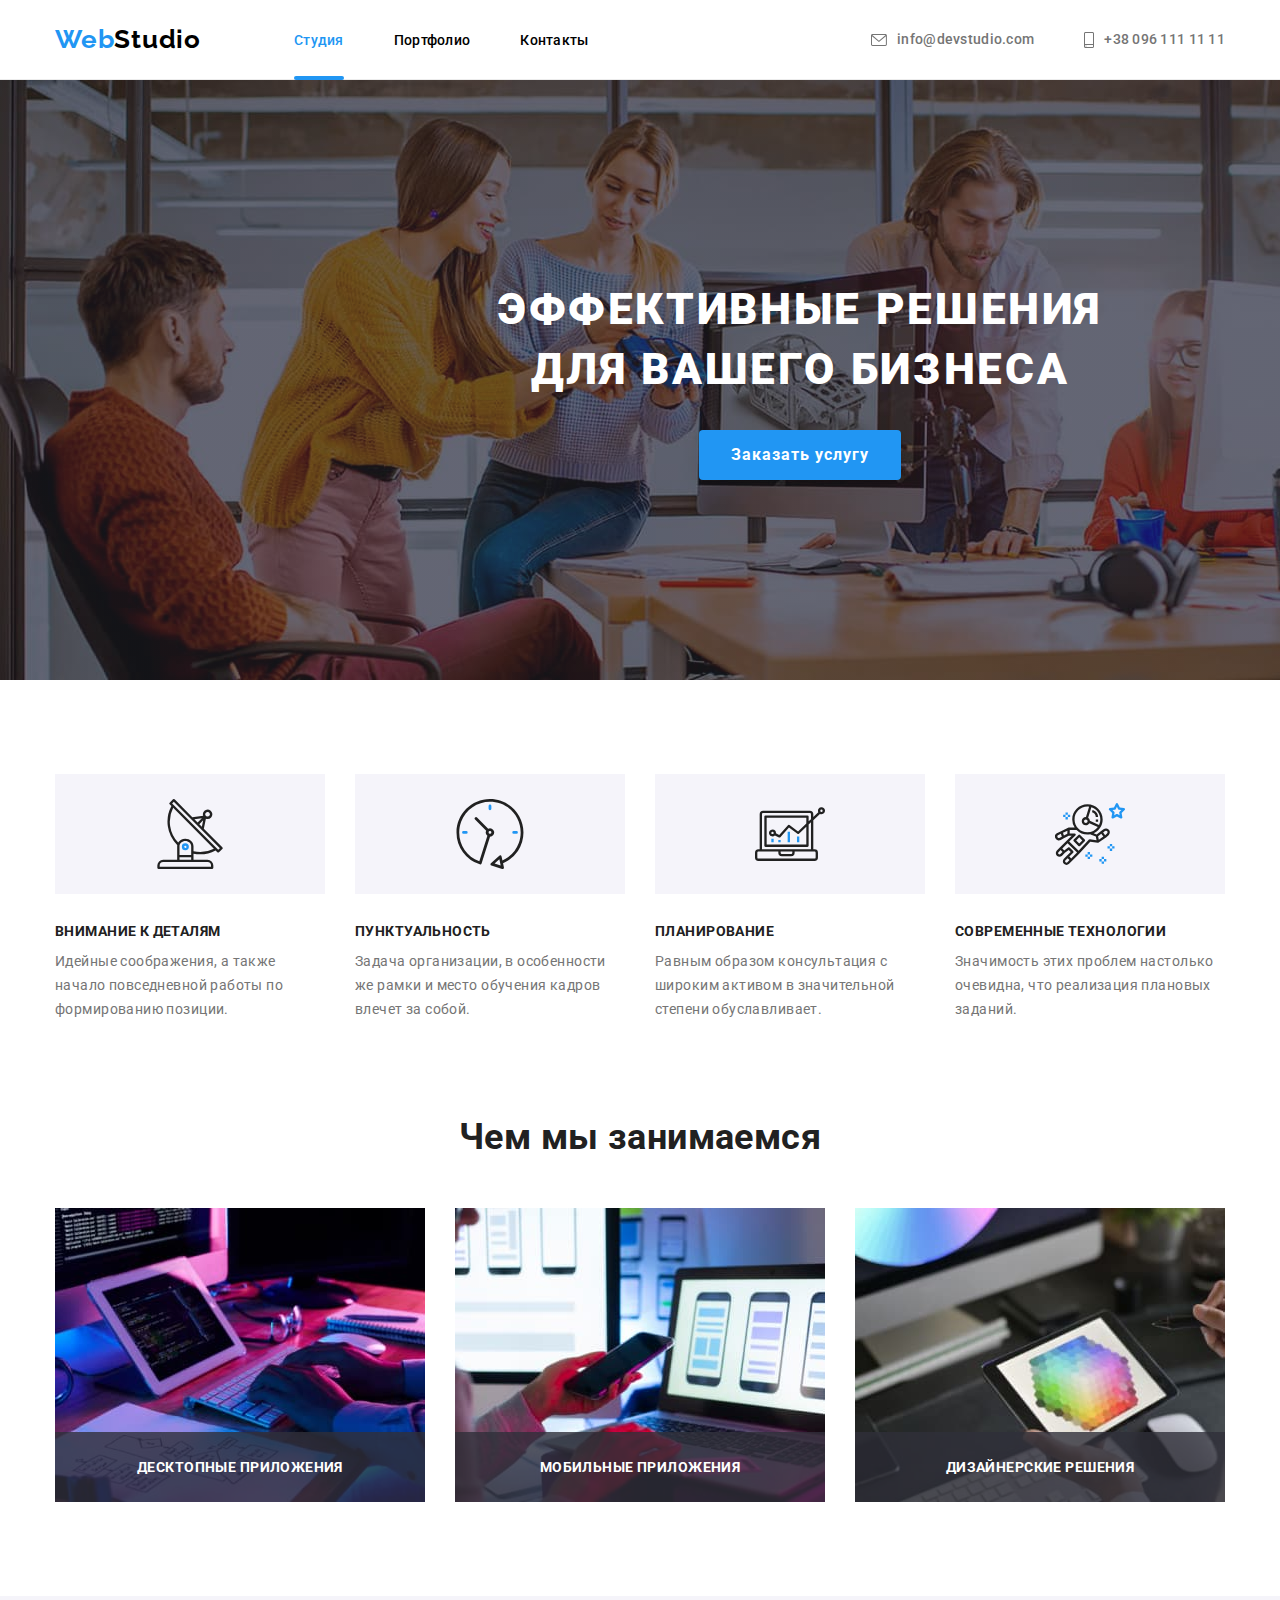
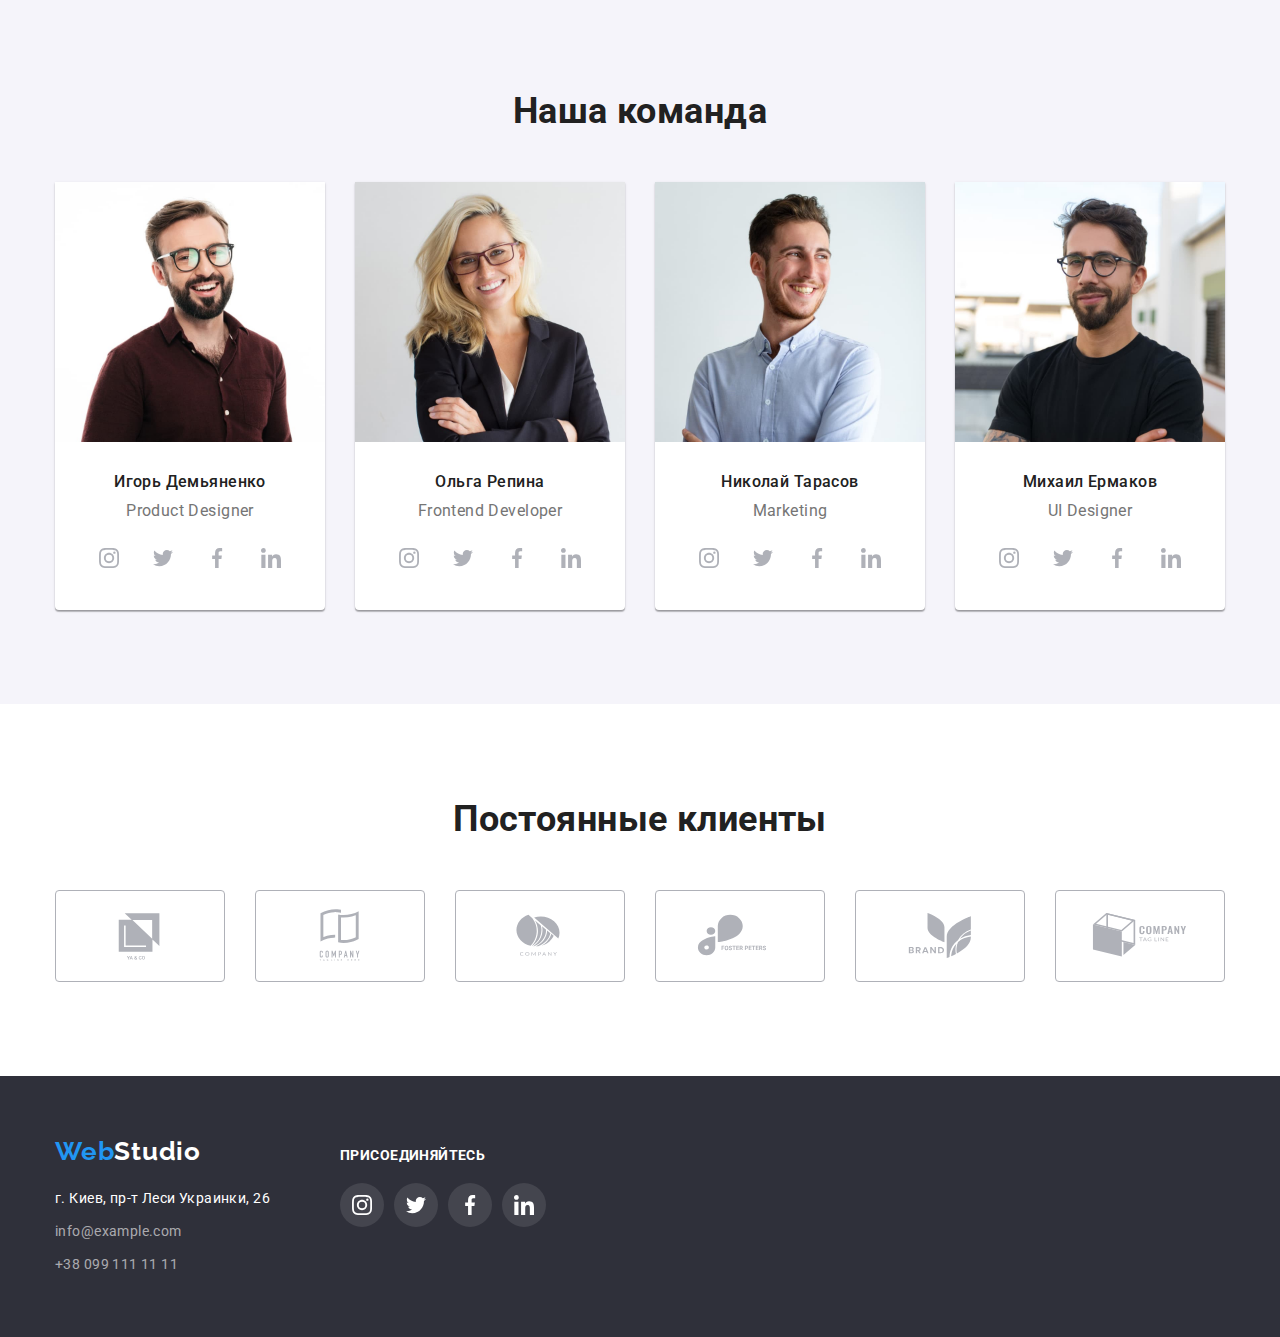
==== commit 3e675907: "rework" ====
--- a/index.html
+++ b/index.html
@@ -128,14 +128,14 @@
                     <li class="examples-flex">
                         <div class="examples-opacity">
                             <img src="./images/what_we_doing/mobile-min.jpg" alt="Создание сайтов на сматфон" width="370" height="294">
-                            <div class="examples-descrirtion">мобильные приложения</div>
+                            <p class="examples-descrirtion">мобильные приложения</p>
                         </div>
                     </li>
                         
                     <li class="examples-flex">
                         <div class="examples-opacity">
                             <img src="./images/what_we_doing/tablet-min.jpg" alt="Создание сайтов на планшет" width="370" height="294">
-                            <div class="examples-descrirtion">дизайнерские решения</div>
+                            <p class="examples-descrirtion">дизайнерские решения</p>
                         </div>
                     </li>
                         
--- a/css/styles.css
+++ b/css/styles.css
@@ -123,34 +123,40 @@
  {
     color: var(--h-color);
     
-    font-style: normal;
+    /* font-style: normal;
+    font-weight: 500;
+    font-size: 14px;
+    line-height: 1.14;
+    letter-spacing: 0.02em; */
+
+    display: flex;
+    align-items: center;
+
+    margin-left: 93px;
+
+ }
+
+ 
+
+ .nav-menu-flex {
+   margin-left: 50px;
+   
+ }
+
+ .nav-menu-flex:first-child
+ {
+   margin-left: 0;
+ }
+
+ .nav-item {
+   padding-top: 32px;
+   padding-bottom: 32px;
+
+   font-style: normal;
     font-weight: 500;
     font-size: 14px;
     line-height: 1.14;
     letter-spacing: 0.02em;
-
-    display: flex;
-    align-items: center;
-
-    margin-left: 93px;
-
- }
-
- 
-
- .nav-menu-flex {
-   margin-left: 50px;
-   
- }
-
- .nav-menu-flex:first-child
- {
-   margin-left: 0;
- }
-
- .nav-item {
-   padding-top: 32px;
-   padding-bottom: 32px;
 
    transition: color 250ms cubic-bezier(0.4, 0, 0.2, 1);
  }
@@ -323,9 +329,20 @@
    background: rgba(0, 0, 0, 0.2);
 
    padding: 15px 15px;
-   
- }
-
+
+   opacity: 1;
+   visibility:visible;
+
+   transition: opacity 250ms cubic-bezier(0.4, 0, 0.2, 1) ,  visibility 250ms cubic-bezier(0.4, 0, 0.2, 1); 
+   perspective:600px;
+   
+ }
+
+ .backdrop.is-hidden .modal{
+   transform:perspective(600px) translate(-50% , -50%) rotateX(45deg) scale(0.5);
+   
+
+ }
  .backdrop.is-hidden{
    opacity: 0;
    pointer-events: none; 
@@ -337,9 +354,11 @@
    left: 50%;
    width: 528px;
    height: 581px;
-   transform: translate(-50%,-50%);
+   transform:perspective(600px) translate(-50%,-50%) rotateX(0deg) scale(1);
 
    background-color: var(--background-body);
+
+   transition: transform 250ms cubic-bezier(0.4, 0, 0.2, 1) ;
  }
 
  
@@ -465,6 +484,7 @@
 
 .examples-opacity{
    position: relative;
+   
 }
 
 .examples-descrirtion{
@@ -472,18 +492,16 @@
    bottom: 0;
    left: 0;
 
+   display: flex;
+   align-items: center;
+   justify-content: center;
 
    width: 100%;
    height: 70px;
-   padding:27px 0;
-
-   /* display: block; */
+  
+
    font-weight: 700;
-   font-size: 14px;
-   line-height: 16px;
-   text-align: center;
-   /* vertical-align: middle; */
-   letter-spacing: 0.03em;
+   
    text-transform: uppercase;
 
    color: var(--title-hero);
@@ -669,8 +687,9 @@
 
  }
 
- .titles-link:hover .titles-overlay-curtain{
-   transform: translate(0 , 0);
+ .titles-link:hover .titles-overlay-curtain,
+ .titles-link:focus .titles-overlay-curtain {
+    transform: translate(0, 0);
  }
 
  .titles-overlay-description{
@@ -736,6 +755,7 @@
    height: 44px;
    border-radius: 50%;
    color:var(--clients-color) ;
+   background-color: var(--background-body);
    transition: 
    color 250ms cubic-bezier(0.4, 0, 0.2, 1),
    background-color 250ms cubic-bezier(0.4, 0, 0.2, 1);
